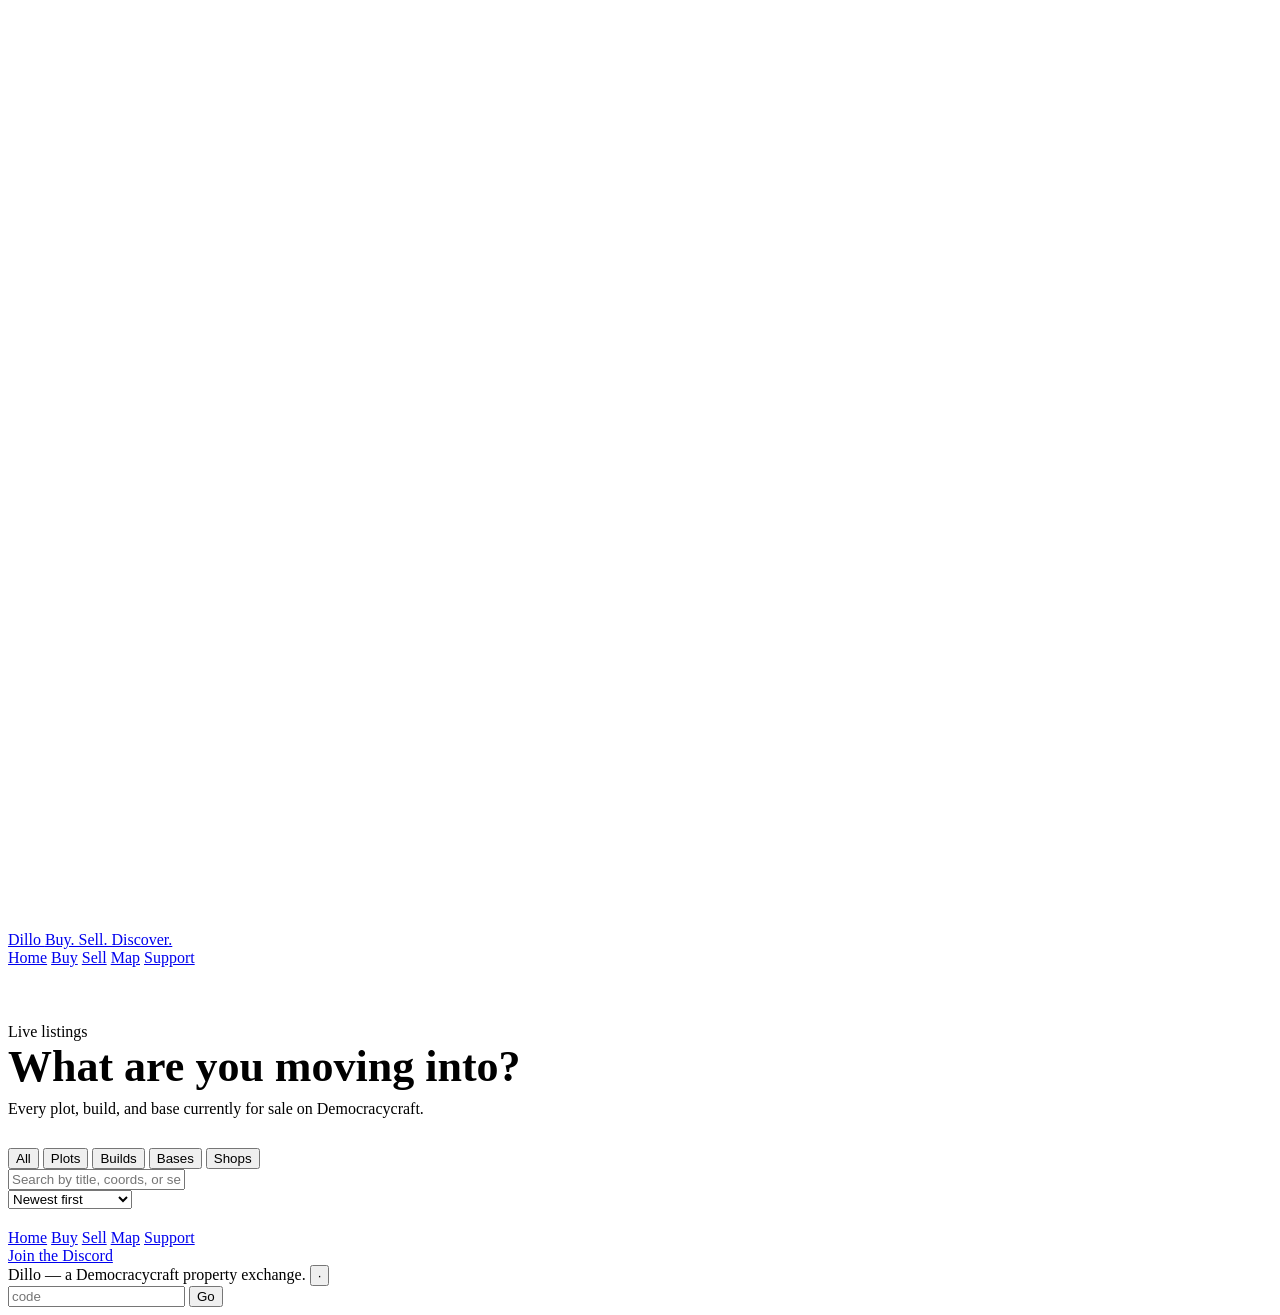
==== buy.html @ ddbfc281 "Add files via upload" ====
<!doctype html>
<html lang="en">
<head>
<meta charset="UTF-8" />
<meta name="viewport" content="width=device-width, initial-scale=1.0" />
<title>Buy — Dillo</title>
<link rel="stylesheet" href="css/style.css" />
</head>
<body data-page="buy">

<header class="site-header">
  <div class="nav">
    <a href="index.html" class="brand">
      <svg viewBox="0 0 44 32" fill="none" xmlns="http://www.w3.org/2000/svg">
        <path d="M6 26c0-2 1-3 3-3h2V15c0-3 2.5-6 6-6 1 0 2 .3 2.8.8L21 8c-.8-1-1.3-2.2-1.3-3.5C19.7 2 21.7 0 24.2 0s4.5 2 4.5 4.5c0 1.7-.9 3.2-2.3 4v9.5c0 3-1 5-3 6.5 1 1.3 1.6 2.3 1.6 3.5H6z" fill="var(--green)"/>
        <circle cx="24" cy="4.3" r="1.3" fill="var(--bg)"/>
      </svg>
      Dillo
      <span class="tag">Buy. Sell. Discover.</span>
    </a>
    <nav class="nav-links">
      <a href="index.html" data-page="home">Home</a>
      <a href="buy.html" data-page="buy">Buy</a>
      <a href="sell.html" data-page="sell">Sell</a>
      <a href="map.html" data-page="map">Map</a>
      <a href="support.html" data-page="support">Support</a>
    </nav>
    <div class="nav-right" id="navUserSlot"></div>
  </div>
</header>

<section style="padding-top:56px; padding-bottom: 20px;">
  <div class="container">
    <div class="eyebrow">Live listings</div>
    <h1 style="font-family:var(--font-display); font-size: clamp(30px,4vw,44px); font-weight:600; margin:0 0 8px;">What are you moving into?</h1>
    <p style="color:var(--text-muted); max-width:520px; margin:0 0 30px;">Every plot, build, and base currently for sale on Democracycraft.</p>

    <div id="adminBadgeSlot"></div>

    <div class="filters">
      <div class="chip-row" id="categoryChips">
        <button class="chip active" data-cat="All">All</button>
        <button class="chip" data-cat="Plot">Plots</button>
        <button class="chip" data-cat="Build">Builds</button>
        <button class="chip" data-cat="Base">Bases</button>
        <button class="chip" data-cat="Shop">Shops</button>
      </div>
      <div class="filter-row">
        <div class="search-wrap">
          <input type="text" id="searchInput" placeholder="Search by title, coords, or seller" />
        </div>
        <div class="sort-wrap">
          <select id="sortSelect">
            <option value="newest">Newest first</option>
            <option value="price-asc">Price: low to high</option>
            <option value="price-desc">Price: high to low</option>
          </select>
        </div>
      </div>
    </div>

    <div class="results-count" id="resultsCount"></div>
    <div class="listing-grid" id="listingGrid"></div>
  </div>
</section>

<footer class="site-footer">
  <div class="container">
    <div class="footer-row">
      <div class="footer-links">
        <a href="index.html">Home</a>
        <a href="buy.html">Buy</a>
        <a href="sell.html">Sell</a>
        <a href="map.html">Map</a>
        <a href="support.html">Support</a>
      </div>
      <a class="btn btn-outline" href="https://discord.gg/hYCcvPgsdB" target="_blank" rel="noopener">Join the Discord</a>
    </div>
    <div class="footer-fine">
      <span>Dillo — a Democracycraft property exchange.</span>
      <button class="admin-trigger" id="adminTrigger" aria-label="settings">·</button>
    </div>
    <div class="admin-inline" id="adminInline">
      <input type="password" placeholder="code" />
      <button class="go">Go</button>
    </div>
  </div>
</footer>

<script src="js/app.js"></script>
<script>
  let allListings = [];
  let activeCategory = "All";

  async function init() {
    allListings = await loadListings();
    renderAdminBadge();
    render();
  }

  function renderAdminBadge() {
    const slot = document.getElementById("adminBadgeSlot");
    slot.innerHTML = isAdmin()
      ? `<div class="admin-badge">Admin tools on — you can remove listings below</div>`
      : "";
  }

  function getFiltered() {
    const q = document.getElementById("searchInput").value.trim().toLowerCase();
    const sort = document.getElementById("sortSelect").value;

    let list = allListings.filter((l) => {
      const matchesCat = activeCategory === "All" || l.category === activeCategory;
      const hay = `${l.title} ${l.coords} ${l.sellerUsername}`.toLowerCase();
      const matchesQ = !q || hay.includes(q);
      return matchesCat && matchesQ;
    });

    if (sort === "price-asc") list.sort((a, b) => a.price - b.price);
    else if (sort === "price-desc") list.sort((a, b) => b.price - a.price);
    else list.sort((a, b) => new Date(b.createdAt || 0) - new Date(a.createdAt || 0));

    return list;
  }

  function render() {
    const grid = document.getElementById("listingGrid");
    const list = getFiltered();
    document.getElementById("resultsCount").textContent = `${list.length} result${list.length === 1 ? "" : "s"}`;

    if (!list.length) {
      grid.innerHTML = `<div class="empty-state" style="grid-column:1/-1;"><h3>Nothing matches yet</h3><p>Try a different category or search term.</p></div>`;
      return;
    }

    grid.innerHTML = list.map(cardHtml).join("");

    grid.querySelectorAll("[data-buy]").forEach((btn) => {
      btn.addEventListener("click", () => {
        const listing = allListings.find((l) => l.id === btn.dataset.buy);
        if (listing) openBuyFlow(listing);
      });
    });
    grid.querySelectorAll("[data-remove]").forEach((btn) => {
      btn.addEventListener("click", () => onRemove(btn.dataset.remove));
    });
  }

  function cardHtml(l) {
    return `
      <div class="card">
        <div class="thumb" style="background-image:url('${escapeHtml(l.image)}')">
          <span class="cat">${escapeHtml(l.category || "Listing")}</span>
        </div>
        <div class="body">
          <h3>${escapeHtml(l.title)}</h3>
          <div class="coords">${escapeHtml(l.coords)}</div>
          <div class="desc">${escapeHtml(l.description)}</div>
          <div class="meta">
            <span class="price">${formatPrice(l.price)}</span>
            <span class="seller">by ${escapeHtml(l.sellerUsername)}</span>
          </div>
          <div class="actions">
            <button class="btn btn-primary btn-block" data-buy="${l.id}">Buy</button>
            ${isAdmin() ? `<button class="btn btn-danger" data-remove="${l.id}">Remove</button>` : ""}
          </div>
        </div>
      </div>
    `;
  }

  function onRemove(id) {
    if (!confirm("Remove this listing? This can't be undone on this device.")) return;
    removeListingById(id);
    allListings = allListings.filter((l) => l.id !== id);
    render();
    showToast("Listing removed.");
  }

  document.getElementById("categoryChips").addEventListener("click", (e) => {
    const chip = e.target.closest(".chip");
    if (!chip) return;
    document.querySelectorAll("#categoryChips .chip").forEach((c) => c.classList.remove("active"));
    chip.classList.add("active");
    activeCategory = chip.dataset.cat;
    render();
  });

  document.getElementById("searchInput").addEventListener("input", render);
  document.getElementById("sortSelect").addEventListener("change", render);
  document.addEventListener("dillo:adminunlocked", () => {
    renderAdminBadge();
    render();
  });

  init();
</script>
</body>
</html>
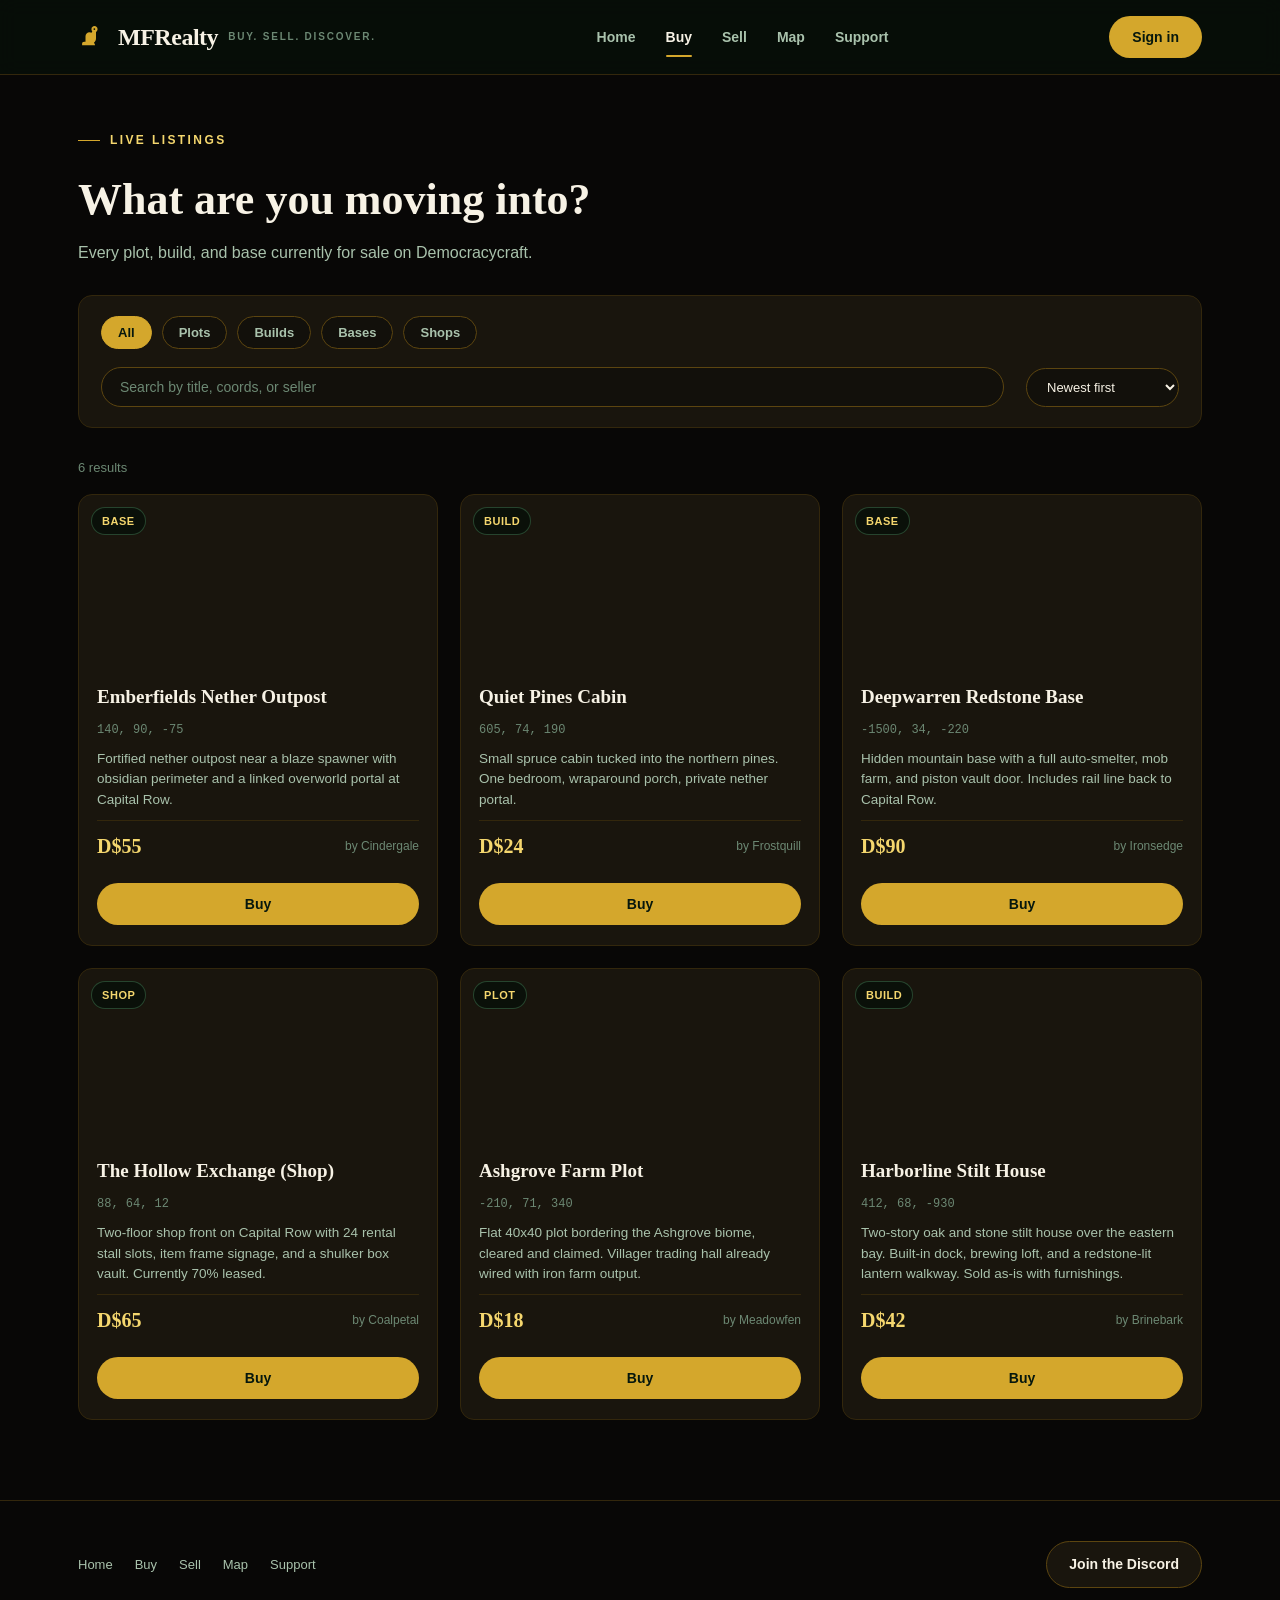
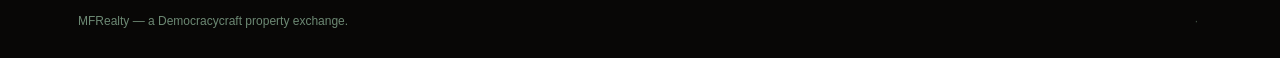
==== commit faaef7e7: "Rename Dillo to MFRealty in buy.html" ====
--- a/buy.html
+++ b/buy.html
@@ -3,7 +3,7 @@
 <head>
 <meta charset="UTF-8" />
 <meta name="viewport" content="width=device-width, initial-scale=1.0" />
-<title>Buy — Dillo</title>
+<title>Buy — MFRealty</title>
 <link rel="stylesheet" href="css/style.css" />
 </head>
 <body data-page="buy">
@@ -15,7 +15,7 @@
         <path d="M6 26c0-2 1-3 3-3h2V15c0-3 2.5-6 6-6 1 0 2 .3 2.8.8L21 8c-.8-1-1.3-2.2-1.3-3.5C19.7 2 21.7 0 24.2 0s4.5 2 4.5 4.5c0 1.7-.9 3.2-2.3 4v9.5c0 3-1 5-3 6.5 1 1.3 1.6 2.3 1.6 3.5H6z" fill="var(--green)"/>
         <circle cx="24" cy="4.3" r="1.3" fill="var(--bg)"/>
       </svg>
-      Dillo
+      MFRealty
       <span class="tag">Buy. Sell. Discover.</span>
     </a>
     <nav class="nav-links">
@@ -77,7 +77,7 @@
       <a class="btn btn-outline" href="https://discord.gg/hYCcvPgsdB" target="_blank" rel="noopener">Join the Discord</a>
     </div>
     <div class="footer-fine">
-      <span>Dillo — a Democracycraft property exchange.</span>
+      <span>MFRealty — a Democracycraft property exchange.</span>
       <button class="admin-trigger" id="adminTrigger" aria-label="settings">·</button>
     </div>
     <div class="admin-inline" id="adminInline">
@@ -188,7 +188,7 @@
 
   document.getElementById("searchInput").addEventListener("input", render);
   document.getElementById("sortSelect").addEventListener("change", render);
-  document.addEventListener("dillo:adminunlocked", () => {
+  document.addEventListener("MFRealty:adminunlocked", () => {
     renderAdminBadge();
     render();
   });
--- a/css/style.css
+++ b/css/style.css
@@ -0,0 +1,692 @@
+@import url('https://fonts.googleapis.com/css2?family=Fraunces:opsz,wght@9..144,400;9..144,500;9..144,600;9..144,700&family=Manrope:wght@400;500;600;700;800&family=JetBrains+Mono:wght@400;500;600&display=swap');
+
+:root{
+  --bg: #080706;
+  --bg-raise: #12100b;
+  --surface: #19150d;
+  --surface-2: #241e12;
+  --line: #5c4510;
+  --line-soft: #33270c;
+  --green: #d4a72c;
+  --green-bright: #f5d76e;
+  --green-deep: #9b7415;
+  --text: #f7f2e5;
+  --text-muted: #a9c2ac;
+  --text-faint: #6c8873;
+  --danger: #d9694f;
+  --radius: 14px;
+  --radius-sm: 8px;
+  --shadow: 0 20px 50px -20px rgba(0,0,0,0.6);
+  --font-display: 'Fraunces', serif;
+  --font-body: 'Manrope', sans-serif;
+  --font-mono: 'JetBrains Mono', monospace;
+}
+
+*{ box-sizing: border-box; }
+html{ scroll-behavior: smooth; }
+body{
+  margin:0;
+  background: var(--bg);
+  color: var(--text);
+  font-family: var(--font-body);
+  line-height: 1.5;
+  -webkit-font-smoothing: antialiased;
+}
+img{ max-width:100%; display:block; }
+a{ color: inherit; text-decoration:none; }
+button{ font-family: inherit; cursor:pointer; }
+input, textarea, select{ font-family: inherit; }
+
+::selection{ background: var(--green-deep); color: var(--text); }
+
+:focus-visible{
+  outline: 2px solid var(--green-bright);
+  outline-offset: 2px;
+}
+
+.container{
+  max-width: 1180px;
+  margin: 0 auto;
+  padding: 0 28px;
+}
+
+.trail-bg{
+  position:absolute;
+  inset:0;
+  pointer-events:none;
+  overflow:hidden;
+  z-index:0;
+}
+.trail-bg svg{ width:100%; height:100%; }
+
+.site-header{
+  position: sticky;
+  top:0;
+  z-index: 40;
+  background: rgba(6,15,9,0.86);
+  backdrop-filter: blur(10px);
+  border-bottom: 1px solid var(--line-soft);
+}
+.nav{
+  display:flex;
+  align-items:center;
+  justify-content:space-between;
+  padding: 16px 28px;
+  max-width: 1180px;
+  margin: 0 auto;
+}
+.brand{
+  display:flex;
+  align-items:center;
+  gap:10px;
+  font-family: var(--font-display);
+  font-size: 24px;
+  font-weight: 600;
+  letter-spacing: -0.02em;
+}
+.brand svg{ width:30px; height:22px; }
+.brand .tag{
+  display:block;
+  font-family: var(--font-body);
+  font-size: 10px;
+  letter-spacing: 0.18em;
+  text-transform: uppercase;
+  color: var(--text-faint);
+  margin-top:-2px;
+  font-weight:600;
+}
+.nav-links{
+  display:flex;
+  align-items:center;
+  gap: 30px;
+  font-size: 14px;
+  font-weight: 600;
+  color: var(--text-muted);
+}
+.nav-links a{
+  position:relative;
+  padding: 6px 0;
+  transition: color .18s ease;
+}
+.nav-links a:hover, .nav-links a.active{ color: var(--text); }
+.nav-links a.active::after{
+  content:"";
+  position:absolute;
+  left:0; right:0; bottom:-3px;
+  height:2px;
+  background: var(--green);
+  border-radius: 2px;
+}
+.nav-right{ display:flex; align-items:center; gap:12px; }
+
+.user-chip{
+  display:flex;
+  align-items:center;
+  gap:8px;
+  background: var(--surface);
+  border:1px solid var(--line);
+  padding: 7px 14px 7px 8px;
+  border-radius: 999px;
+  font-size: 13px;
+  color: var(--text-muted);
+  cursor:pointer;
+}
+.user-chip .dot{
+  width:22px; height:22px;
+  border-radius:50%;
+  background: linear-gradient(135deg, var(--green), var(--green-deep));
+  display:flex; align-items:center; justify-content:center;
+  font-size:11px; font-weight:700; color:#06110a;
+}
+.user-chip strong{ color: var(--text); font-weight:700; }
+
+.btn{
+  display:inline-flex;
+  align-items:center;
+  justify-content:center;
+  gap:8px;
+  padding: 12px 22px;
+  border-radius: 999px;
+  font-weight:700;
+  font-size:14px;
+  border:1px solid transparent;
+  transition: transform .15s ease, background .15s ease, border-color .15s ease;
+  white-space:nowrap;
+}
+.btn:active{ transform: scale(0.97); }
+.btn-primary{
+  background: var(--green);
+  color: #06170d;
+}
+.btn-primary:hover{ background: var(--green-bright); }
+.btn-ghost{
+  background: transparent;
+  border-color: var(--line);
+  color: var(--text);
+}
+.btn-ghost:hover{ border-color: var(--green); color: var(--green-bright); }
+.btn-outline{
+  background: var(--surface);
+  border-color: var(--line);
+  color: var(--text);
+}
+.btn-outline:hover{ border-color: var(--green); }
+.btn-danger{
+  background: rgba(217,105,79,0.12);
+  color: var(--danger);
+  border-color: rgba(217,105,79,0.4);
+  padding: 8px 14px;
+  font-size: 12px;
+}
+.btn-danger:hover{ background: rgba(217,105,79,0.22); }
+.btn-block{ width:100%; }
+.btn[disabled]{ opacity:0.5; cursor:not-allowed; }
+
+.hero{
+  position:relative;
+  padding: 110px 0 90px;
+  overflow:hidden;
+}
+.eyebrow{
+  font-size: 12px;
+  letter-spacing: 0.2em;
+  text-transform: uppercase;
+  color: var(--green-bright);
+  font-weight:700;
+  margin-bottom: 18px;
+  display:flex;
+  align-items:center;
+  gap:10px;
+}
+.eyebrow::before{
+  content:"";
+  width:22px; height:1px;
+  background: var(--green);
+}
+.hero h1{
+  font-family: var(--font-display);
+  font-size: clamp(40px, 6vw, 68px);
+  font-weight: 600;
+  line-height: 1.04;
+  letter-spacing: -0.02em;
+  max-width: 780px;
+  margin: 0 0 22px;
+}
+.hero h1 em{
+  font-style: italic;
+  color: var(--green-bright);
+}
+.hero p.lede{
+  font-size: 18px;
+  color: var(--text-muted);
+  max-width: 540px;
+  margin: 0 0 36px;
+}
+.hero-actions{ display:flex; gap:14px; flex-wrap:wrap; }
+
+section{ position:relative; padding: 70px 0; }
+.section-head{
+  display:flex;
+  align-items:flex-end;
+  justify-content:space-between;
+  gap: 20px;
+  margin-bottom: 36px;
+  flex-wrap:wrap;
+}
+.section-head h2{
+  font-family: var(--font-display);
+  font-size: clamp(28px, 3.4vw, 38px);
+  font-weight:600;
+  letter-spacing:-0.01em;
+  margin:0;
+}
+.section-head p{ color: var(--text-muted); margin: 8px 0 0; max-width: 480px; }
+
+.steps{
+  display:grid;
+  grid-template-columns: repeat(3, 1fr);
+  gap: 24px;
+}
+.step{
+  background: var(--surface);
+  border: 1px solid var(--line-soft);
+  border-radius: var(--radius);
+  padding: 28px 26px;
+}
+.step .num{
+  font-family: var(--font-mono);
+  color: var(--green);
+  font-size: 13px;
+  margin-bottom: 14px;
+}
+.step h3{
+  font-family: var(--font-display);
+  font-size: 21px;
+  margin: 0 0 8px;
+  font-weight:600;
+}
+.step p{ color: var(--text-muted); font-size: 14.5px; margin:0; }
+
+.listing-grid{
+  display:grid;
+  grid-template-columns: repeat(3, 1fr);
+  gap: 22px;
+}
+.card{
+  background: var(--surface);
+  border: 1px solid var(--line-soft);
+  border-radius: var(--radius);
+  overflow: hidden;
+  display:flex;
+  flex-direction: column;
+  transition: border-color .2s ease, transform .2s ease;
+}
+.card:hover{ border-color: var(--line); transform: translateY(-3px); }
+.card .thumb{
+  height: 170px;
+  background-size: cover;
+  background-position: center;
+  position:relative;
+}
+.card .thumb .cat{
+  position:absolute;
+  top:12px; left:12px;
+  background: rgba(6,15,9,0.75);
+  backdrop-filter: blur(4px);
+  color: var(--green-bright);
+  font-size: 11px;
+  font-weight:700;
+  letter-spacing:0.05em;
+  text-transform: uppercase;
+  padding: 5px 10px;
+  border-radius: 999px;
+  border: 1px solid rgba(124,226,155,0.25);
+}
+.card .body{ padding: 18px 18px 20px; display:flex; flex-direction:column; gap:10px; flex:1; }
+.card h3{
+  font-family: var(--font-display);
+  font-size: 19px;
+  font-weight:600;
+  margin:0;
+}
+.card .coords{
+  font-family: var(--font-mono);
+  font-size: 12px;
+  color: var(--text-faint);
+}
+.card .desc{
+  font-size: 13.5px;
+  color: var(--text-muted);
+  flex:1;
+}
+.card .meta{
+  display:flex;
+  align-items:center;
+  justify-content:space-between;
+  padding-top: 10px;
+  border-top: 1px solid var(--line-soft);
+}
+.card .price{
+  font-family: var(--font-display);
+  font-size: 20px;
+  font-weight:600;
+  color: var(--green-bright);
+}
+.card .seller{
+  font-size: 12px;
+  color: var(--text-faint);
+}
+.card .actions{ display:flex; gap:8px; margin-top: 12px; }
+
+.filters{
+  background: var(--surface);
+  border: 1px solid var(--line-soft);
+  border-radius: var(--radius);
+  padding: 20px 22px;
+  margin-bottom: 30px;
+}
+.chip-row{
+  display:flex;
+  gap:10px;
+  flex-wrap:wrap;
+  margin-bottom: 18px;
+}
+.chip{
+  padding: 8px 16px;
+  border-radius: 999px;
+  border: 1px solid var(--line);
+  background: var(--bg-raise);
+  font-size: 13px;
+  font-weight:600;
+  color: var(--text-muted);
+}
+.chip.active{
+  background: var(--green);
+  color: #06170d;
+  border-color: var(--green);
+}
+.filter-row{
+  display:flex;
+  align-items:center;
+  gap: 22px;
+  flex-wrap:wrap;
+}
+.search-wrap{ flex:1; min-width: 220px; }
+.search-wrap input{
+  width:100%;
+  background: var(--bg-raise);
+  border: 1px solid var(--line);
+  border-radius: 999px;
+  padding: 11px 18px;
+  color: var(--text);
+  font-size: 14px;
+}
+.search-wrap input::placeholder{ color: var(--text-faint); }
+.sort-wrap select{
+  background: var(--bg-raise);
+  border: 1px solid var(--line);
+  border-radius: 999px;
+  padding: 10px 16px;
+  color: var(--text);
+  font-size: 13px;
+}
+.results-count{ color: var(--text-faint); font-size: 13px; margin-bottom: 16px; }
+
+.form-card{
+  background: var(--surface);
+  border: 1px solid var(--line-soft);
+  border-radius: var(--radius);
+  padding: 36px;
+  max-width: 640px;
+}
+.field{ margin-bottom: 20px; }
+.field label{
+  display:block;
+  font-size: 12.5px;
+  font-weight:700;
+  color: var(--text-muted);
+  margin-bottom: 8px;
+  text-transform: uppercase;
+  letter-spacing: 0.04em;
+}
+.field .hint{
+  font-size: 12px;
+  color: var(--text-faint);
+  margin-top: 6px;
+  font-weight:400;
+  text-transform: none;
+  letter-spacing:0;
+}
+.field input, .field textarea{
+  width:100%;
+  background: var(--bg-raise);
+  border: 1px solid var(--line);
+  border-radius: var(--radius-sm);
+  padding: 12px 14px;
+  color: var(--text);
+  font-size: 14.5px;
+}
+.field textarea{ resize: vertical; min-height: 100px; }
+.field input:focus, .field textarea:focus{ border-color: var(--green); }
+.field-row{ display:grid; grid-template-columns: 1fr 1fr; gap: 18px; }
+.field-row3{ display:grid; grid-template-columns: 1fr 1fr 1fr; gap: 12px; }
+
+.modal-overlay{
+  position: fixed;
+  inset:0;
+  background: rgba(4,10,6,0.72);
+  backdrop-filter: blur(3px);
+  display:flex;
+  align-items:center;
+  justify-content:center;
+  z-index: 100;
+  padding: 20px;
+}
+.modal-overlay[hidden]{ display:none; }
+.modal{
+  background: var(--surface);
+  border: 1px solid var(--line);
+  border-radius: var(--radius);
+  padding: 32px;
+  max-width: 440px;
+  width:100%;
+  box-shadow: var(--shadow);
+  position:relative;
+}
+.modal h3{
+  font-family: var(--font-display);
+  font-size: 24px;
+  margin: 0 0 6px;
+  font-weight:600;
+}
+.modal p{ color: var(--text-muted); font-size: 14px; margin: 0 0 20px; }
+.modal-close{
+  position:absolute;
+  top:16px; right:16px;
+  width:28px; height:28px;
+  border-radius:50%;
+  background: var(--bg-raise);
+  border: 1px solid var(--line);
+  color: var(--text-muted);
+  display:flex; align-items:center; justify-content:center;
+  font-size:14px;
+}
+.modal-close:hover{ color: var(--text); border-color: var(--green); }
+.modal-actions{ display:flex; gap:10px; margin-top: 24px; }
+.modal .status-icon{
+  width:48px; height:48px;
+  border-radius:50%;
+  background: rgba(63,184,109,0.14);
+  color: var(--green-bright);
+  display:flex; align-items:center; justify-content:center;
+  margin-bottom: 16px;
+  font-size: 22px;
+}
+
+.site-footer{
+  border-top: 1px solid var(--line-soft);
+  padding: 40px 0 26px;
+  margin-top: 60px;
+}
+.footer-row{
+  display:flex;
+  align-items:center;
+  justify-content:space-between;
+  flex-wrap:wrap;
+  gap: 16px;
+}
+.footer-links{ display:flex; gap: 22px; font-size: 13px; color: var(--text-muted); }
+.footer-links a:hover{ color: var(--green-bright); }
+.footer-fine{
+  color: var(--text-faint);
+  font-size: 12px;
+  margin-top: 22px;
+  display:flex;
+  align-items:center;
+  justify-content:space-between;
+}
+.admin-trigger{
+  background:none;
+  border:none;
+  color: var(--text-faint);
+  font-size: 12px;
+  opacity: 0.55;
+  padding: 4px;
+}
+.admin-trigger:hover{ opacity: 1; }
+.admin-inline{
+  display:none;
+  align-items:center;
+  gap:8px;
+  margin-top: 10px;
+}
+.admin-inline.open{ display:flex; }
+.admin-inline input{
+  background: var(--bg-raise);
+  border: 1px solid var(--line);
+  border-radius: var(--radius-sm);
+  padding: 6px 10px;
+  color: var(--text);
+  font-size: 12px;
+  font-family: var(--font-mono);
+  width: 130px;
+}
+.admin-inline .go{
+  background: var(--surface-2);
+  border: 1px solid var(--line);
+  border-radius: var(--radius-sm);
+  padding: 6px 10px;
+  font-size: 11px;
+  color: var(--text-muted);
+}
+.admin-badge{
+  display:inline-flex;
+  align-items:center;
+  gap:6px;
+  font-size: 11px;
+  color: var(--green-bright);
+  background: rgba(63,184,109,0.1);
+  border: 1px solid rgba(63,184,109,0.3);
+  padding: 4px 10px;
+  border-radius: 999px;
+  margin-bottom: 18px;
+}
+
+.featured-badge{
+  position:absolute;
+  top:12px; right:12px;
+  background: var(--green);
+  color:#06170d;
+  font-size: 11px;
+  font-weight:800;
+  letter-spacing:0.04em;
+  text-transform:uppercase;
+  padding: 5px 10px;
+  border-radius: 999px;
+  z-index:1;
+}
+.slot-empty{
+  border: 1px dashed var(--line);
+  border-radius: var(--radius);
+  background: var(--bg-raise);
+  display:flex;
+  flex-direction:column;
+  align-items:center;
+  justify-content:center;
+  text-align:center;
+  gap: 10px;
+  padding: 40px 24px;
+  min-height: 320px;
+}
+.slot-empty .price-tag{
+  font-family: var(--font-mono);
+  font-size: 12px;
+  color: var(--green-bright);
+  background: rgba(63,184,109,0.1);
+  border: 1px solid rgba(63,184,109,0.28);
+  padding: 5px 12px;
+  border-radius: 999px;
+}
+.slot-empty h3{
+  font-family: var(--font-display);
+  font-size: 19px;
+  font-weight:600;
+  margin: 4px 0 0;
+}
+.slot-empty p{
+  color: var(--text-faint);
+  font-size: 13px;
+  margin: 0;
+  max-width: 220px;
+}
+
+.empty-state{
+  text-align:center;
+  padding: 60px 20px;
+  color: var(--text-faint);
+  border: 1px dashed var(--line);
+  border-radius: var(--radius);
+}
+.empty-state h3{ font-family: var(--font-display); color: var(--text); font-size: 20px; margin: 10px 0 6px; }
+
+.toast{
+  position: fixed;
+  bottom: 26px;
+  left: 50%;
+  transform: translateX(-50%) translateY(20px);
+  background: var(--surface-2);
+  border: 1px solid var(--line);
+  color: var(--text);
+  padding: 13px 20px;
+  border-radius: 999px;
+  font-size: 13.5px;
+  box-shadow: var(--shadow);
+  z-index: 200;
+  opacity:0;
+  pointer-events:none;
+  transition: opacity .2s ease, transform .2s ease;
+}
+.toast.show{ opacity:1; transform: translateX(-50%) translateY(0); pointer-events:auto; }
+
+.center-card{
+  max-width: 520px;
+  margin: 90px auto;
+  text-align:center;
+  background: var(--surface);
+  border: 1px solid var(--line-soft);
+  border-radius: var(--radius);
+  padding: 48px 40px;
+}
+.center-card .status-icon{ margin: 0 auto 18px; }
+.center-card h1{
+  font-family: var(--font-display);
+  font-size: 32px;
+  margin: 0 0 12px;
+}
+.center-card p{ color: var(--text-muted); margin: 0 0 28px; }
+
+.map-wrap{
+  border: 1px solid var(--line-soft);
+  border-radius: var(--radius);
+  overflow: hidden;
+  background: var(--surface);
+  height: calc(100vh - 230px);
+  min-height: 520px;
+  position: relative;
+}
+.map-page-section{
+  padding-bottom: 40px;
+}
+.map-page-section .container{
+  max-width: 1440px;
+}
+.map-wrap iframe{ width:100%; height:100%; border:0; }
+.map-placeholder{
+  height:100%;
+  display:flex;
+  flex-direction:column;
+  align-items:center;
+  justify-content:center;
+  gap: 14px;
+  color: var(--text-faint);
+  text-align:center;
+  padding: 30px;
+}
+.map-placeholder h3{ font-family: var(--font-display); color: var(--text); font-size: 22px; margin:0; }
+
+@media (max-width: 920px){
+  .listing-grid{ grid-template-columns: repeat(2, 1fr); }
+  .steps{ grid-template-columns: 1fr; }
+  .field-row, .field-row3{ grid-template-columns: 1fr; }
+  .nav-links{ display:none; }
+}
+@media (max-width: 620px){
+  .listing-grid{ grid-template-columns: 1fr; }
+  .hero{ padding: 80px 0 60px; }
+  .form-card{ padding: 24px; }
+}
+
+@media (prefers-reduced-motion: reduce){
+  html{ scroll-behavior:auto; }
+  *{ transition: none !important; animation: none !important; }
+}
